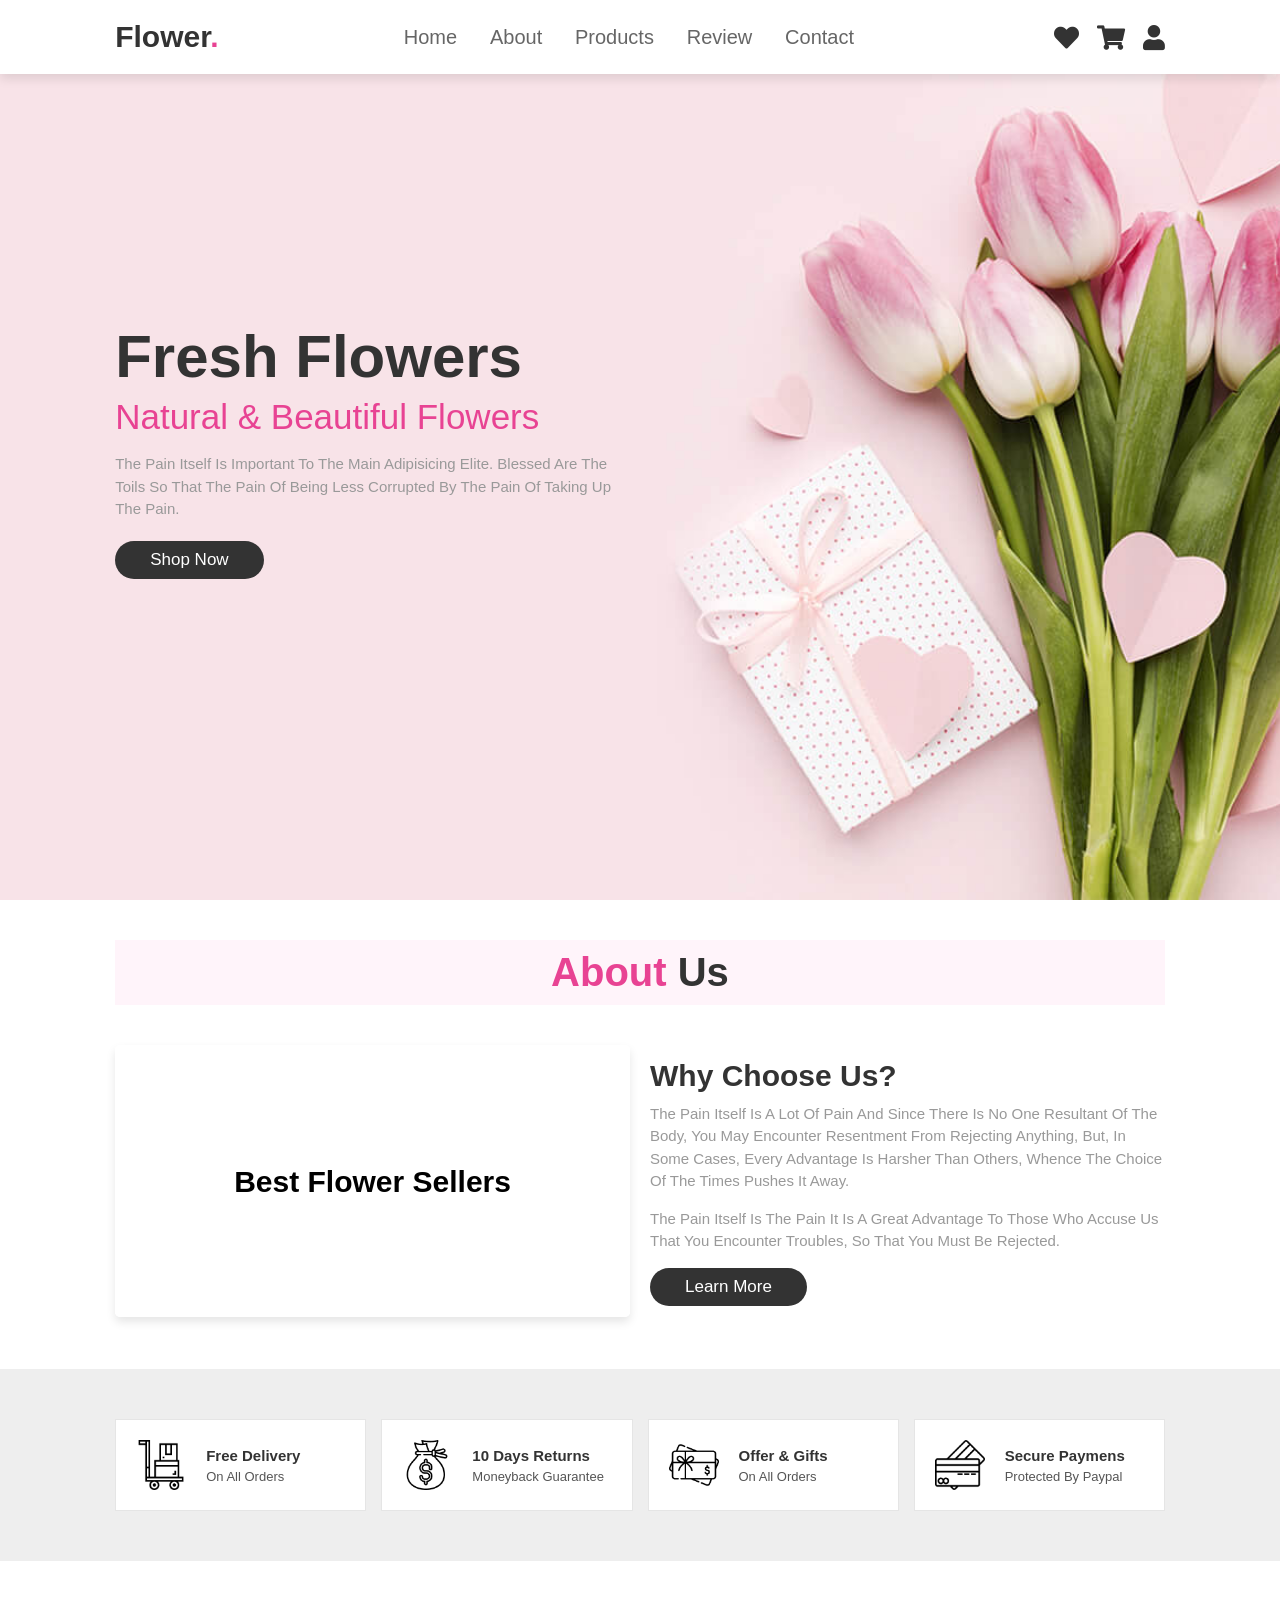
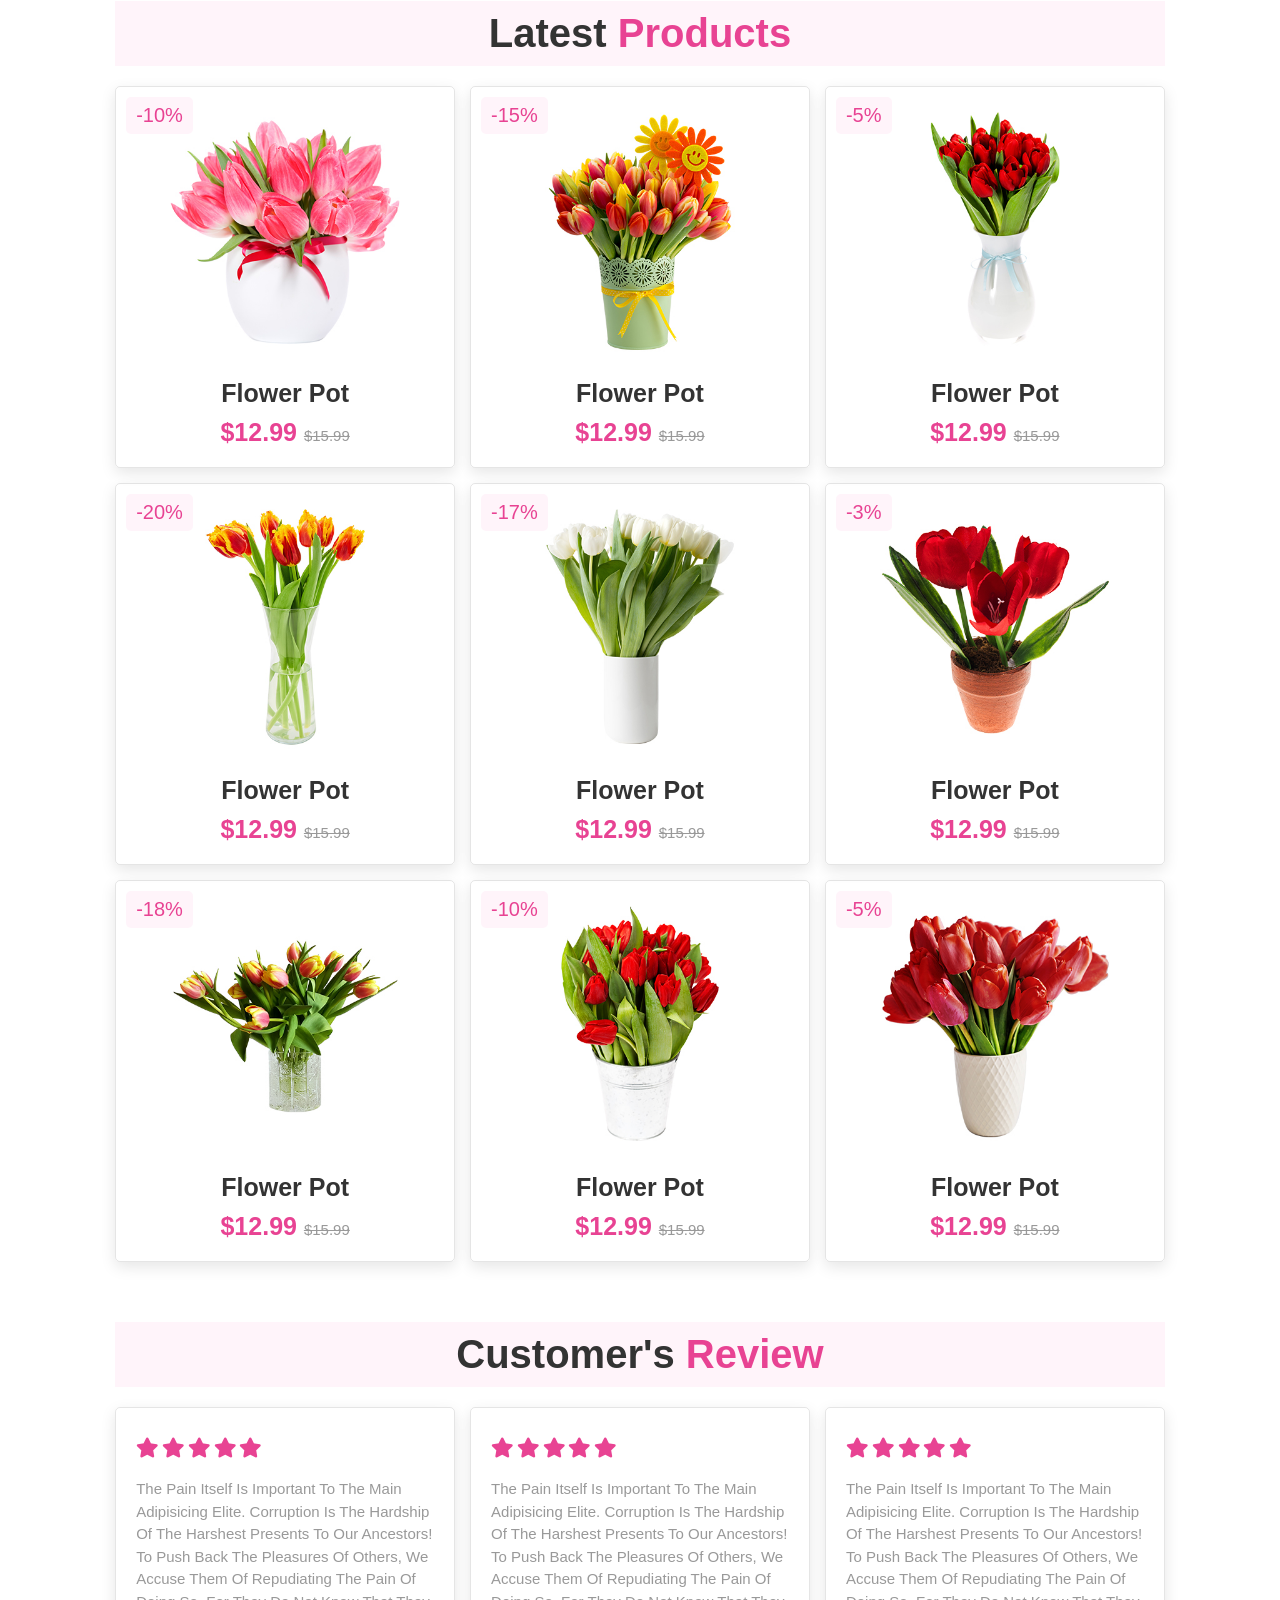
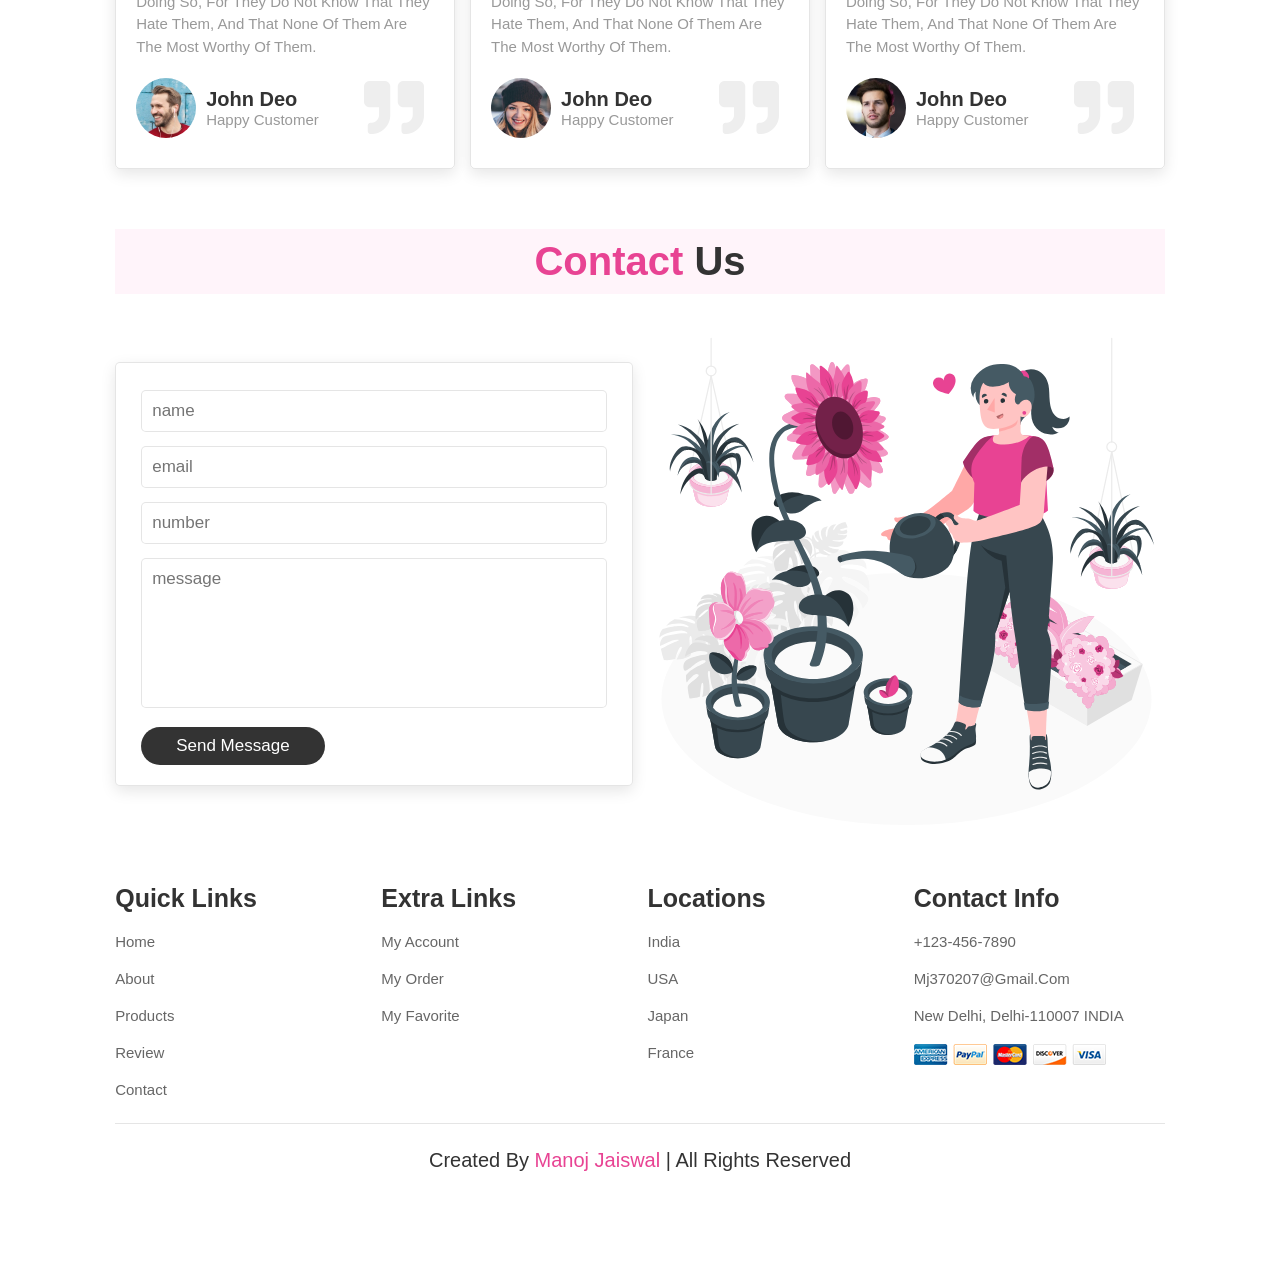
==== index.html @ eae0022b "add the all files" ====
<!DOCTYPE html>
<html lang="en">
<head>
    <meta charset="UTF-8">
    <meta http-equiv="X-UA-Compatible" content="IE=edge">
    <meta name="viewport" content="width=device-width, initial-scale=1.0">
    <title>Flower Website</title>

    <!-- font awesome cdn link  -->
    <link rel="stylesheet" href="https://cdnjs.cloudflare.com/ajax/libs/font-awesome/5.15.3/css/all.min.css">

    <!-- custom css file link  -->
    <link rel="stylesheet" href="css/style.css">

</head>
<body>

<!-- header section starts  -->

<header>

    <input type="checkbox" name="" id="toggler">
    <label for="toggler" class="fas fa-bars"></label>

    <a href="#" class="logo">flower<span>.</span></a>

    <nav class="navbar">
        <a href="#home">home</a>
        <a href="#about">about</a>
        <a href="#products">products</a>
        <a href="#review">review</a>
        <a href="#contact">contact</a>
    </nav>

    <div class="icons">
        <a href="#" class="fas fa-heart"></a>
        <a href="#" class="fas fa-shopping-cart"></a>
        <a href="#" class="fas fa-user"></a>
    </div>

</header>

<!-- header section ends -->

<!-- home section starts  -->

<section class="home" id="home">

    <div class="content">
        <h3>fresh flowers</h3>
        <span> natural & beautiful flowers </span>
        <p>The pain itself is important to the main adipisicing elite. Blessed are the toils so that the pain of being less corrupted by the pain of taking up the pain.</p>
        <a href="#" class="btn">shop now</a>
    </div>
    
</section>

<!-- home section ends -->

<!-- about section starts  -->

<section class="about" id="about">

    <h1 class="heading"> <span> about </span> us </h1>

    <div class="row">

        <div class="video-container">
            <video src="images/about-vid.mp4" loop autoplay muted></video>
            <h3>best flower sellers</h3>
        </div>

        <div class="content">
            <h3>why choose us?</h3>
            <p>The pain itself is a lot of pain And since there is no one resultant of the body, you may encounter resentment from rejecting anything, but, in some cases, every advantage is harsher than others, whence the choice of the times pushes it away.
            </p>
            <p>The pain itself is the pain It is a great advantage to those who accuse us that you encounter troubles, so that you must be rejected.</p>
            <a href="#" class="btn">learn more</a>
        </div>

    </div>

</section>

<!-- about section ends -->

<!-- icons section starts  -->

<section class="icons-container">

    <div class="icons">
        <img src="images/icon-1.png" alt="">
        <div class="info">
            <h3>free delivery</h3>
            <span>on all orders</span>
        </div>
    </div>

    <div class="icons">
        <img src="images/icon-2.png" alt="">
        <div class="info">
            <h3>10 days returns</h3>
            <span>moneyback guarantee</span>
        </div>
    </div>

    <div class="icons">
        <img src="images/icon-3.png" alt="">
        <div class="info">
            <h3>offer & gifts</h3>
            <span>on all orders</span>
        </div>
    </div>

    <div class="icons">
        <img src="images/icon-4.png" alt="">
        <div class="info">
            <h3>secure paymens</h3>
            <span>protected by paypal</span>
        </div>
    </div>
   
</section>

<!-- icons section ends -->

<!-- prodcuts section starts  -->

<section class="products" id="products">

    <h1 class="heading"> latest <span>products</span> </h1>

    <div class="box-container">

        <div class="box">
            <span class="discount">-10%</span>
            <div class="image">
                <a href="product1.html" target="blank"><img src="images/img-1.jpg" alt=""></a>
                <div class="icons">
                    <a href="#" class="fas fa-heart"></a>
                    <a href="#" class="cart-btn">add to cart</a>
                    <a href="#" class="fas fa-share"></a>
                </div>
            </div>
            <div class="content">
                <a href="product1.html" target="blank"><h3>flower pot</h3></a>
                <div class="price"> $12.99 <span>$15.99</span> </div>
            </div>
        </div>

        <div class="box">
            <span class="discount">-15%</span>
            <div class="image">
                <a href="product2.html" target="blank"><img src="images/img-2.jpg" alt=""></a>
                <div class="icons">
                    <a href="#" class="fas fa-heart"></a>
                    <a href="#" class="cart-btn">add to cart</a>
                    <a href="#" class="fas fa-share"></a>
                </div>
            </div>
            <div class="content">
               <a href="product2.html" target="blank"><h3>flower pot</h3></a>
                <div class="price"> $12.99 <span>$15.99</span> </div>
            </div>
        </div>

        <div class="box">
            <span class="discount">-5%</span>
            <div class="image">
               <a href="product3.html" target="blank"> <img src="images/img-3.jpg" alt=""></a>
                <div class="icons">
                    <a href="#" class="fas fa-heart"></a>
                    <a href="#" class="cart-btn">add to cart</a>
                    <a href="#" class="fas fa-share"></a>
                </div>
            </div>
            <div class="content">
               <a href="product3.html" target="blank"> <h3>flower pot</h3></a>
                <div class="price"> $12.99 <span>$15.99</span> </div>
            </div>
        </div>

        <div class="box">
            <span class="discount">-20%</span>
            <div class="image">
              <a href="product4.html" target="blank">  <img src="images/img-4.jpg" alt=""></a>
                <div class="icons">
                    <a href="#" class="fas fa-heart"></a>
                    <a href="#" class="cart-btn">add to cart</a>
                    <a href="#" class="fas fa-share"></a>
                </div>
            </div>
            <div class="content">
               <a href="product4.html" target="blank"> <h3>flower pot</h3></a>
                <div class="price"> $12.99 <span>$15.99</span> </div>
            </div>
        </div>

        <div class="box">
            <span class="discount">-17%</span>
            <div class="image">
               <a href="product5.html" target="blank"><img src="images/img-5.jpg" alt=""></a> 
                <div class="icons">
                    <a href="#" class="fas fa-heart"></a>
                    <a href="#" class="cart-btn">add to cart</a>
                    <a href="#" class="fas fa-share"></a>
                </div>
            </div>
            <div class="content">
               <a href="product5.html" target="blank"> <h3>flower pot</h3></a> 
                <div class="price"> $12.99 <span>$15.99</span> </div>
            </div>
        </div>

        <div class="box">
            <span class="discount">-3%</span>
            <div class="image">
               <a href="product6.html" target="blank"> <img src="images/img-6.jpg" alt=""></a>
                <div class="icons">
                    <a href="#" class="fas fa-heart"></a>
                    <a href="#" class="cart-btn">add to cart</a>
                    <a href="#" class="fas fa-share"></a>
                </div>
            </div>
            <div class="content">
                <a href="product6.html" target="blank"> <h3>flower pot</h3></a>
                <div class="price"> $12.99 <span>$15.99</span> </div>
            </div>
        </div>

        <div class="box">
            <span class="discount">-18%</span>
            <div class="image">
              <a href="product7.html" target="blank"> <img src="images/img-7.jpg" alt=""></a> 
                <div class="icons">
                    <a href="#" class="fas fa-heart"></a>
                    <a href="#" class="cart-btn">add to cart</a>
                    <a href="#" class="fas fa-share"></a>
                </div>
            </div>
            <div class="content">
               <a href="product7.html" target="blank"> <h3>flower pot</h3></a>
                <div class="price"> $12.99 <span>$15.99</span> </div>
            </div>
        </div>

        <div class="box">
            <span class="discount">-10%</span>
            <div class="image">
                <a href="product8.html" target="blank">  <img src="images/img-8.jpg" alt=""></a>
                <div class="icons">
                    <a href="#" class="fas fa-heart"></a>
                    <a href="#" class="cart-btn">add to cart</a>
                    <a href="#" class="fas fa-share"></a>
                </div>
            </div>
            <div class="content">
                <a href="product8.html" target="blank"> <h3>flower pot</h3></a>
                <div class="price"> $12.99 <span>$15.99</span> </div>
            </div>
        </div>

        <div class="box">
            <span class="discount">-5%</span>
            <div class="image">
                <a href="product9.html" target="blank"> <img src="images/img-9.jpg" alt=""></a>
                <div class="icons">
                    <a href="#" class="fas fa-heart"></a>
                    <a href="#" class="cart-btn">add to cart</a>
                    <a href="#" class="fas fa-share"></a>
                </div>
            </div>
            <div class="content">
                <a href="product7.html" target="blank">  <h3>flower pot</h3></a>
                <div class="price"> $12.99 <span>$15.99</span> </div>
            </div>
        </div>

    </div>

</section>

<!-- prodcuts section ends -->

<!-- review section starts  -->

<section class="review" id="review">

<h1 class="heading"> customer's <span>review</span> </h1>

<div class="box-container">

    <div class="box">
        <div class="stars">
            <i class="fas fa-star"></i>
            <i class="fas fa-star"></i>
            <i class="fas fa-star"></i>
            <i class="fas fa-star"></i>
            <i class="fas fa-star"></i>
        </div>
        <p>The pain itself is important to the main adipisicing elite. Corruption is the hardship of the harshest presents to our ancestors! To push back the pleasures of others, we accuse them of repudiating the pain of doing so, for they do not know that they hate them, and that none of them are the most worthy of them.</p>
        <div class="user">
            <img src="images/pic-1.png" alt="">
            <div class="user-info">
                <h3>john deo</h3>
                <span>happy customer</span>
            </div>
        </div>
        <span class="fas fa-quote-right"></span>
    </div>

    <div class="box">
        <div class="stars">
            <i class="fas fa-star"></i>
            <i class="fas fa-star"></i>
            <i class="fas fa-star"></i>
            <i class="fas fa-star"></i>
            <i class="fas fa-star"></i>
        </div>
        <p>The pain itself is important to the main adipisicing elite. Corruption is the hardship of the harshest presents to our ancestors! To push back the pleasures of others, we accuse them of repudiating the pain of doing so, for they do not know that they hate them, and that none of them are the most worthy of them.</p>
        <div class="user">
            <img src="images/pic-2.png" alt="">
            <div class="user-info">
                <h3>john deo</h3>
                <span>happy customer</span>
            </div>
        </div>
        <span class="fas fa-quote-right"></span>
    </div>

    <div class="box">
        <div class="stars">
            <i class="fas fa-star"></i>
            <i class="fas fa-star"></i>
            <i class="fas fa-star"></i>
            <i class="fas fa-star"></i>
            <i class="fas fa-star"></i>
        </div>
        <p>The pain itself is important to the main adipisicing elite. Corruption is the hardship of the harshest presents to our ancestors! To push back the pleasures of others, we accuse them of repudiating the pain of doing so, for they do not know that they hate them, and that none of them are the most worthy of them.</p>
        <div class="user">
            <img src="images/pic-3.png" alt="">
            <div class="user-info">
                <h3>john deo</h3>
                <span>happy customer</span>
            </div>
        </div>
        <span class="fas fa-quote-right"></span>
    </div>

</div>
    
</section>

<!-- review section ends -->

<!-- contact section starts  -->

<section class="contact" id="contact">

    <h1 class="heading"> <span> contact </span> us </h1>

    <div class="row">

        <form action="">
            <input type="text" placeholder="name" class="box">
            <input type="email" placeholder="email" class="box">
            <input type="number" placeholder="number" class="box">
            <textarea name="" class="box" placeholder="message" id="" cols="30" rows="10"></textarea>
            <input type="submit" value="send message" class="btn">
        </form>

        <div class="image">
            <img src="images/contact-img.svg" alt="">
        </div>

    </div>

</section>

<!-- contact section ends -->

<!-- footer section starts  -->

<section class="footer">

    <div class="box-container">

        <div class="box">
            <h3>quick links</h3>
            <a href="#">home</a>
            <a href="#">about</a>
            <a href="#">products</a>
            <a href="#">review</a>
            <a href="#">contact</a>
        </div>

        <div class="box">
            <h3>extra links</h3>
            <a href="#">my account</a>
            <a href="#">my order</a>
            <a href="#">my favorite</a>
        </div>

        <div class="box">
            <h3>locations</h3>
            <a href="#">india</a>
            <a href="#">USA</a>
            <a href="#">japan</a>
            <a href="#">france</a>
        </div>

        <div class="box">
            <h3>contact info</h3>
            <a href="#">+123-456-7890</a>
            <a href="#">mj370207@gmail.com</a>
            <a href="#">New Delhi, Delhi-110007 INDIA</a>
            <img src="images/payment.png" alt="">
        </div>

    </div>

    <div class="credit"> created by <span> Manoj Jaiswal </span> | all rights reserved </div>

</section>

<!-- footer section ends -->


















    
</body>
</html>
---- css/style.css ----
:root{
    --pink:#e84393;
}

*{
    margin:0; padding:0;
    box-sizing: border-box;
    font-family: Verdana, Geneva, Tahoma, sans-serif;
    outline: none; border:none;
    text-decoration: none;
    text-transform: capitalize;
    transition: .2s linear;
}

html{
    font-size: 62.5%;
    scroll-behavior: smooth;
    scroll-padding-top: 6rem;
    overflow-x: hidden;
}

section{
    padding:2rem 9%;
}

.heading{
    text-align: center;
    font-size: 4rem;
    color:#333;
    padding:1rem;
    margin:2rem 0;
    background:rgba(255, 51, 153,.05);
}

.heading span{
    color:var(--pink);
}

.btn{
    display: inline-block;
    margin-top: 1rem;
    border-radius: 5rem;
    background:#333;
    color:#fff;
    padding:.9rem 3.5rem;
    cursor: pointer;
    font-size: 1.7rem;
}

.btn:hover{
    background:var(--pink);
}

header{
    position: fixed;
    top:0; left:0; right:0;
    background:#fff;
    padding:2rem 9%;
    display: flex;
    align-items: center;
    justify-content: space-between;
    z-index: 1000;
    box-shadow: 0 .5rem 1rem rgba(0,0,0,.1);
}

header .logo{
    font-size: 3rem;
    color:#333;
    font-weight: bolder;
}

header .logo span{
    color:var(--pink);
}

header .navbar a{
    font-size: 2rem;
    padding:0 1.5rem;
    color:#666;
}

header .navbar a:hover{
    color:var(--pink);
}

header .icons a{
    font-size: 2.5rem;
    color:#333;
    margin-left: 1.5rem;
}

header .icons a:hover{
    color:var(--pink);
}

header #toggler{
    display: none;
}

header .fa-bars{
    font-size: 3rem;
    color:#333;
    border-radius: .5rem;
    padding:.5rem 1.5rem;
    cursor: pointer;
    border:.1rem solid rgba(0,0,0,.3);
    display: none;
}

.home{
    display: flex;
    align-items: center;
    min-height: 100vh;
    background:url(../images/home-bg.jpg) no-repeat;
    background-size: cover;
    background-position: center;
}

.home .content{
    max-width: 50rem;
}

.home .content h3{
    font-size: 6rem;
    color:#333;
}

.home .content span{
    font-size: 3.5rem;
    color:var(--pink);
    padding:1rem 0;
    line-height: 1.5;
}

.home .content p{
    font-size: 1.5rem;
    color:#999;
    padding:1rem 0;
    line-height: 1.5;
}

.about .row{
    display: flex;
    align-items: center;
    gap:2rem;
    flex-wrap: wrap;
    padding:2rem 0;
    padding-bottom: 3rem;
}

.about .row .video-container{
    flex:1 1 40rem;
    position: relative;
}

.about .row .video-container video{
    width:100%;
    border:1.5rem solid #fff;
    border-radius: .5rem;
    box-shadow: 0 .5rem 1rem rgba(0,0,0,.1);
    height: 100%;
    object-fit: cover;
}

.about .row .video-container h3{
    position: absolute;
    top:50%; transform: translateY(-50%);
    font-size: 3rem;
    background:#fff;
    width:100%;
    padding:1rem 2rem;
    text-align: center;
    mix-blend-mode: screen;
}

.about .row .content{
    flex:1 1 40rem;
}

.about .row .content h3{
    font-size: 3rem;
    color:#333;
}

.about .row .content p{
    font-size: 1.5rem;
    color:#999;
    padding:.5rem 0;
    padding-top: 1rem;
    line-height: 1.5;
}

.icons-container{
    background:#eee;
    display: flex;
    flex-wrap: wrap;
    gap:1.5rem;
    padding-top: 5rem;
    padding-bottom: 5rem;
}

.icons-container .icons{
    background:#fff;
    border:.1rem solid rgba(0,0,0,.1);
    padding:2rem;
    display: flex;
    align-items: center;
    flex:1 1 25rem;
}

.icons-container .icons img{
    height:5rem;
    margin-right: 2rem;
}

.icons-container .icons h3{
    color:#333;
    padding-bottom: .5rem;
    font-size: 1.5rem;
}

.icons-container .icons span{
    color:#555;
    font-size: 1.3rem;
}

.products .box-container{
    display: flex;
    flex-wrap: wrap;
    gap:1.5rem;
}

.products .box-container .box{
    flex:1 1 30rem;
    box-shadow: 0 .5rem 1.5rem rgba(0,0,0,.1);
    border-radius: .5rem;
    border:.1rem solid rgba(0,0,0,.1);
    position: relative;    
}

.products .box-container .box .discount{
    position: absolute;
    top:1rem; left:1rem;
    padding:.7rem 1rem;
    font-size: 2rem;
    color:var(--pink);
    background:rgba(255, 51, 153,.05);
    z-index: 1;
    border-radius: .5rem;
}

.products .box-container .box .image{
    position: relative;
    text-align: center;
    padding-top: 2rem;
    overflow:hidden;
}

.products .box-container .box .image img{
    height:25rem;
}

.products .box-container .box:hover .image img{
    transform: scale(1.1);
}

.products .box-container .box .image .icons{
    position: absolute;
    bottom:-7rem; left:0; right:0;
    display: flex;
}

.products .box-container .box:hover .image .icons{
    bottom:0;
}

.products .box-container .box .image .icons a{
    height: 5rem;
    line-height: 5rem;
    font-size: 2rem;
    width:50%;
    background:var(--pink);
    color:#fff;
}

.products .box-container .box .image .icons .cart-btn{
    border-left: .1rem solid #fff7;
    border-right: .1rem solid #fff7;
    width:100%;
}

.products .box-container .box .image .icons a:hover{
    background:#333;
}

.products .box-container .box .content{
    padding:2rem;
    text-align: center;
}

.products .box-container .box .content h3{
    font-size: 2.5rem;
    color:#333;
}

.products .box-container .box .content .price{
    font-size: 2.5rem;
    color:var(--pink);
    font-weight: bolder;
    padding-top: 1rem;
}

.products .box-container .box .content .price span{
    font-size: 1.5rem;
    color:#999;
    font-weight: lighter;
    text-decoration: line-through;
}

.review .box-container{
    display: flex;
    flex-wrap: wrap;
    gap:1.5rem;
}

.review .box-container .box{
    flex:1 1 30rem;
    box-shadow: 0 .5rem 1.5rem rgba(0,0,0,.1);
    border-radius: .5rem;
    padding:3rem 2rem;
    position: relative;
    border:.1rem solid rgba(0,0,0,.1);
}

.review .box-container .box .fa-quote-right{
    position: absolute;
    bottom:3rem; right:3rem;
    font-size: 6rem;
    color:#eee;
}

.review .box-container .box .stars i{
    color:var(--pink);
    font-size: 2rem;
}

.review .box-container .box p{
    color:#999;
    font-size: 1.5rem;
    line-height: 1.5;
    padding-top: 2rem;
}

.review .box-container .box .user{
    display: flex;
    align-items: center;
    padding-top: 2rem;
}

.review .box-container .box .user img{
    height:6rem;
    width:6rem;
    border-radius: 50%;
    object-fit: cover;
    margin-right: 1rem;
}

.review .box-container .box .user h3{
    font-size: 2rem;
    color:#333;
}

.review .box-container .box .user span{
    font-size: 1.5rem;
    color:#999;
}

.contact .row{
    display: flex;
    flex-wrap: wrap-reverse;
    gap:1.5rem;
    align-items: center;
}

.contact .row form{
    flex:1 1 40rem;
    padding:2rem 2.5rem;
    box-shadow: 0 .5rem 1.5rem rgba(0,0,0,.1);
    border:.1rem solid rgba(0,0,0,.1);
    background: #fff;
    border-radius: .5rem;
}

.contact .row .image{
    flex:1 1 40rem;
}

.contact .row .image img{
    width: 100%;
}

.contact .row form .box{
    padding:1rem;
    font-size: 1.7rem;
    color:#333;
    text-transform: none;
    border:.1rem solid rgba(0,0,0,.1);
    border-radius: .5rem;
    margin:.7rem 0;
    width: 100%;
}

.contact .row form .box:focus{
    border-color: var(--pink);
}

.contact .row form textarea{
    height: 15rem;
    resize: none;
}

.footer .box-container{
    display: flex;
    flex-wrap: wrap;
    gap:1.5rem;
}

.footer .box-container .box{
    flex:1 1 25rem;
}

.footer .box-container .box h3{
    color:#333;
    font-size: 2.5rem;
    padding:1rem 0;
}

.footer .box-container .box a{
    display: block;
    color:#666;
    font-size: 1.5rem;
    padding:1rem 0;
}

.footer .box-container .box a:hover{
    color:var(--pink);
    text-decoration: underline;
}

.footer .box-container .box  img{
    margin-top: 1rem;
}

.footer .credit{
    text-align: center;
    padding:1.5rem;
    margin-top: 1.5rem;
    padding-top: 2.5rem;
    font-size: 2rem;
    color:#333;
    border-top: .1rem solid rgba(0,0,0,.1);
    padding-bottom: 9rem;
}

.footer .credit span{
    color:var(--pink);
}















/* media queries  */
@media (max-width:991px){
    
    html{
        font-size: 55%;
    }

    header{
        padding:2rem;
    }

    section{
        padding:2rem;
    }

    .home{
        background-position: left;
    }

}

@media (max-width:768px){

    header .fa-bars{
        display: block;
    }

    header .navbar{
        position:absolute;
        top:100%; left:0; right:0;
        background:#eee;
        border-top: .1rem solid rgba(0,0,0,.1);
        clip-path: polygon(0 0, 100% 0, 100% 0, 0 0);
    }

    header #toggler:checked ~ .navbar{
        clip-path:polygon(0 0, 100% 0, 100% 100%, 0% 100%);
    }

    header .navbar a{
        margin:1.5rem;
        padding:1.5rem;
        background:#fff;
        border:.1rem solid rgba(0,0,0,.1);
        display: block;
    }

    .home .content h3{
        font-size: 5rem;
    }

    .home .content span{
        font-size: 2.5rem;
    }

    .icons-container .icons h3{
        font-size: 2rem;
    }
    
    .icons-container .icons span{
        font-size: 1.7rem;
    }
    
}

@media (max-width:450px){
    
    html{
        font-size: 50%;
    }

    .heading{
        font-size: 3rem;
    }

}
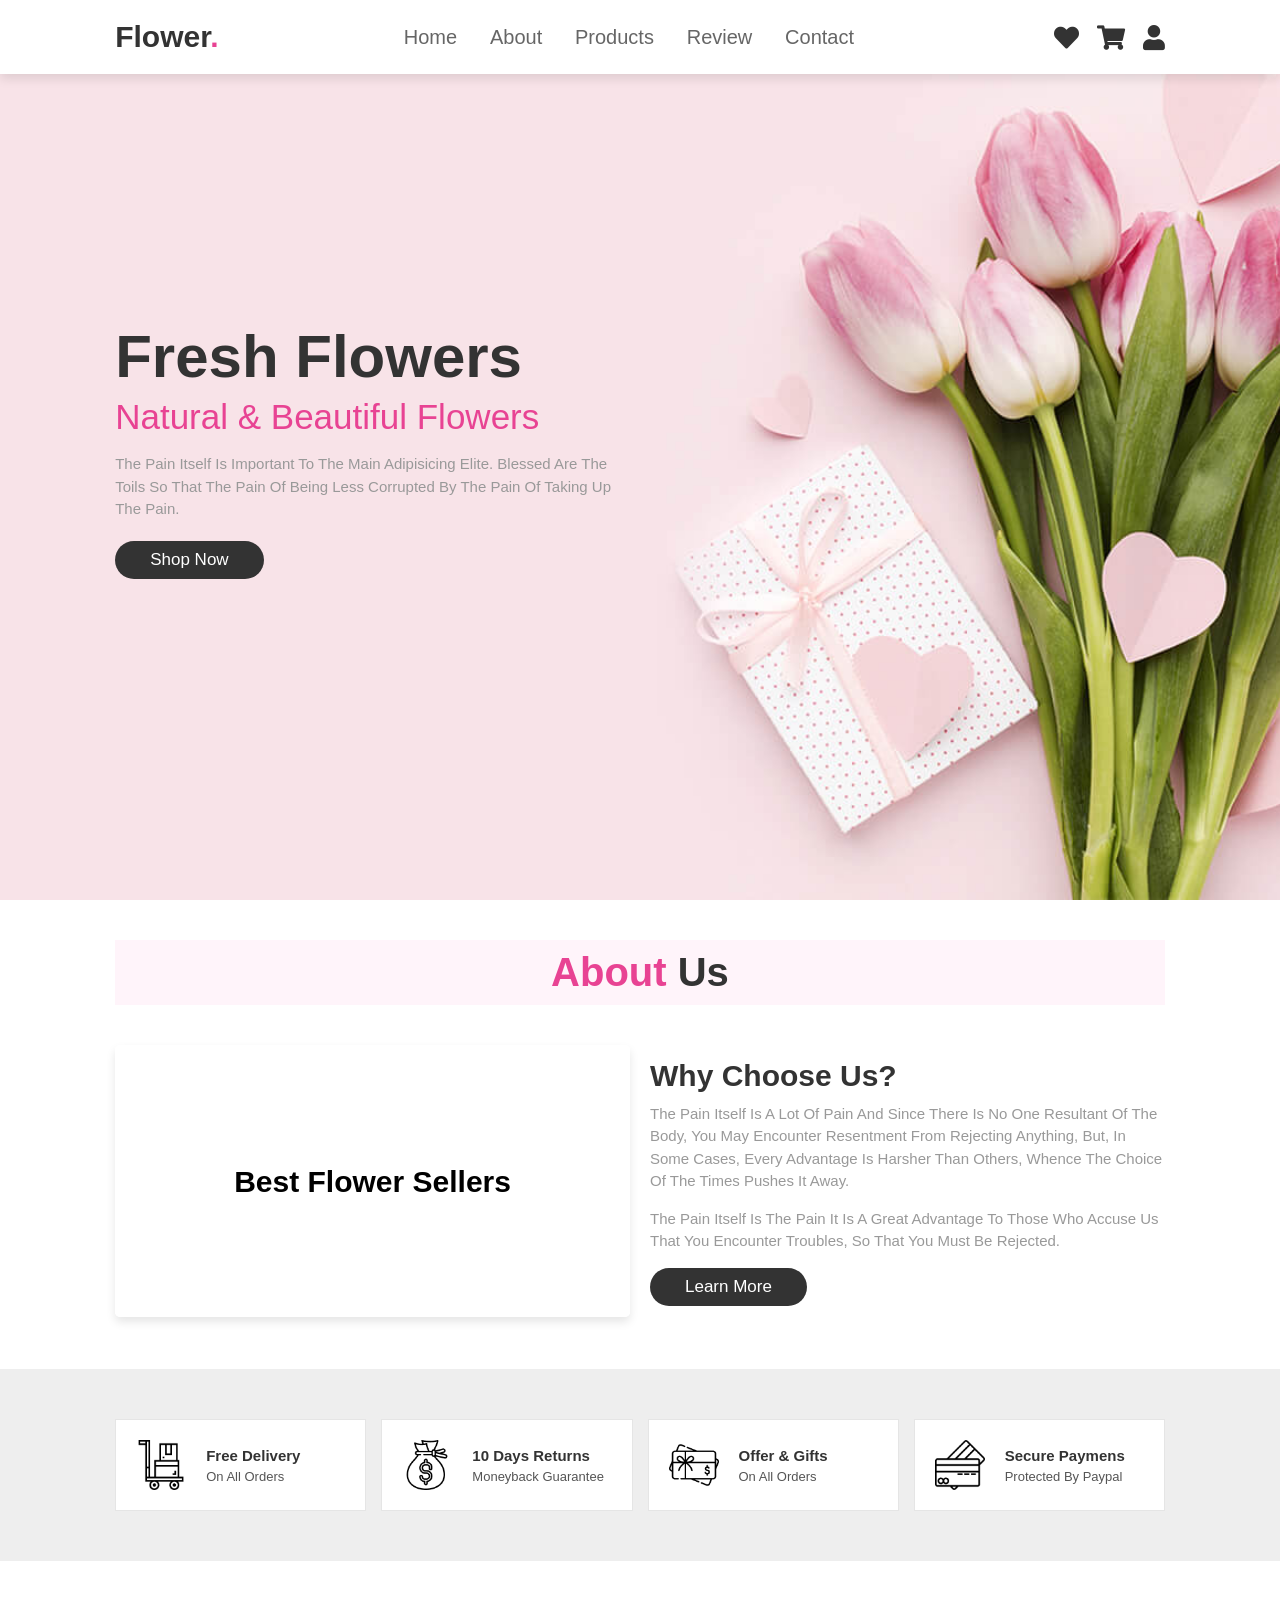
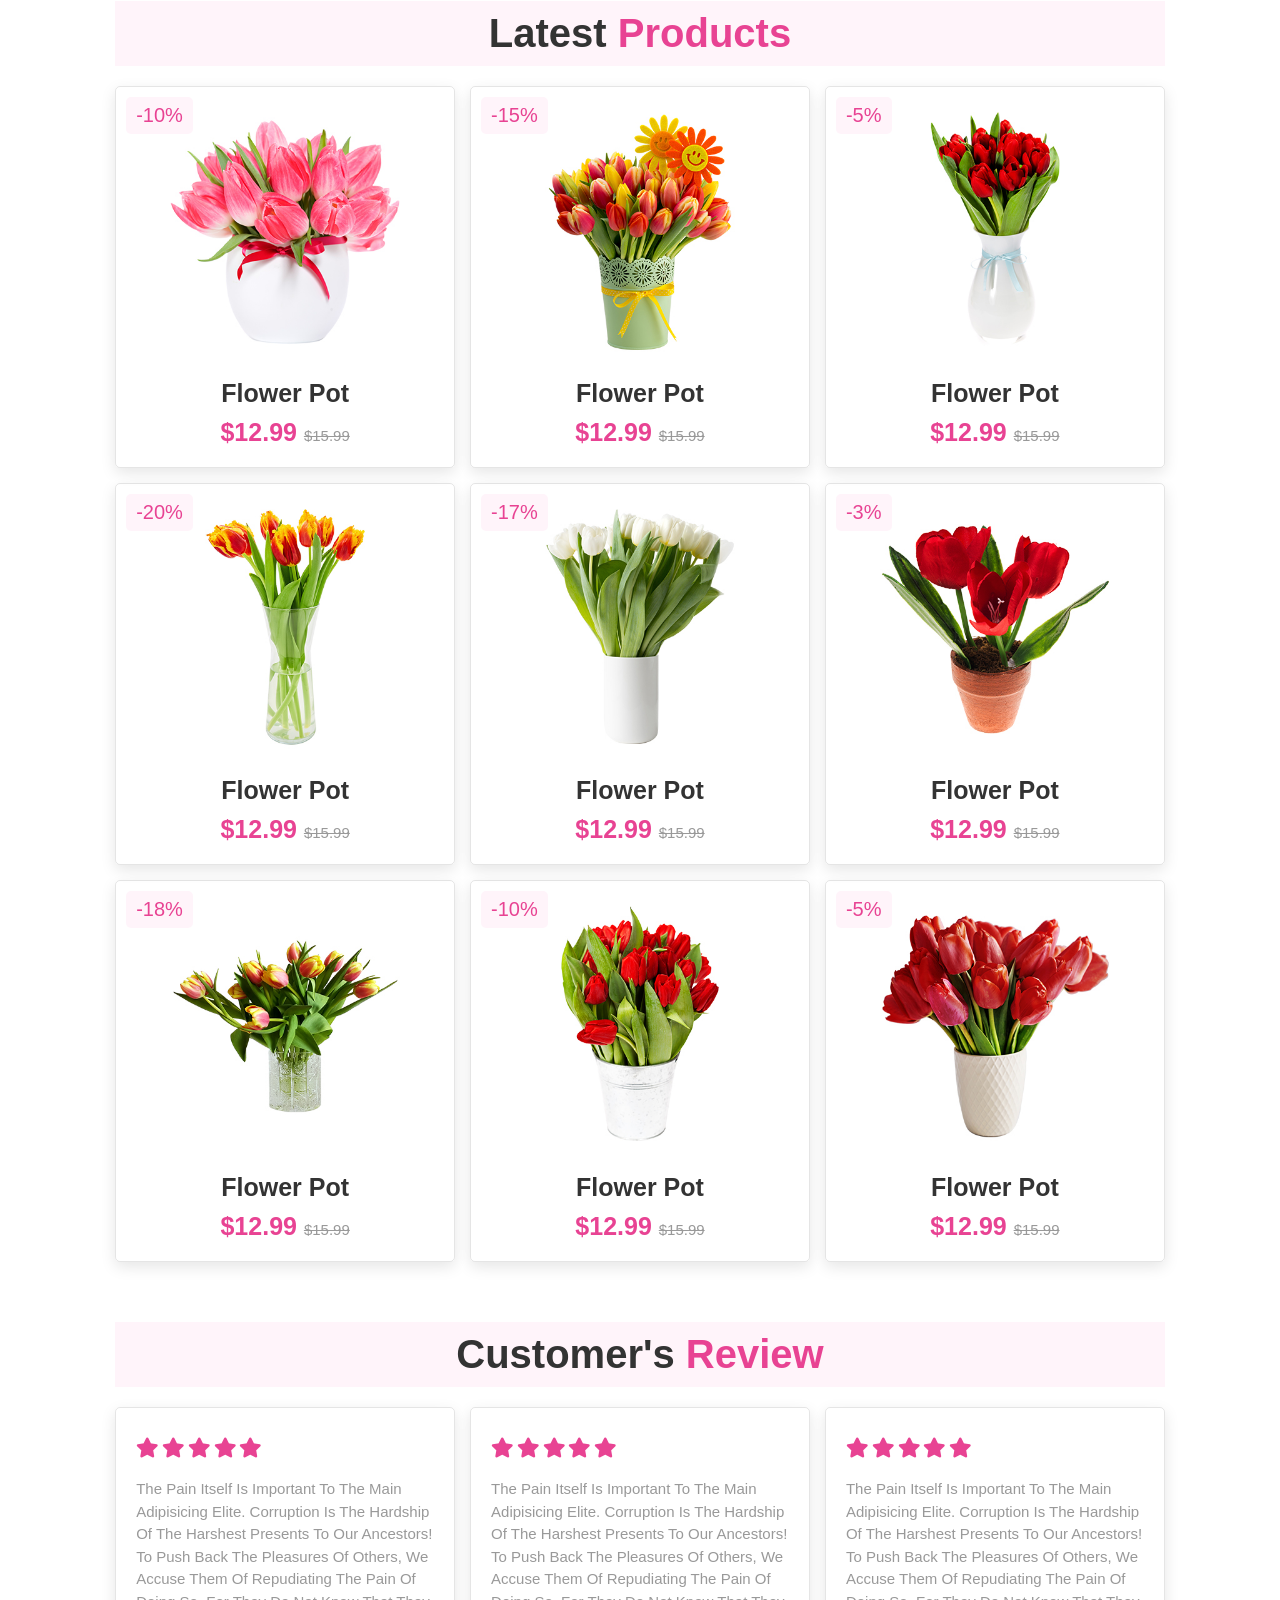
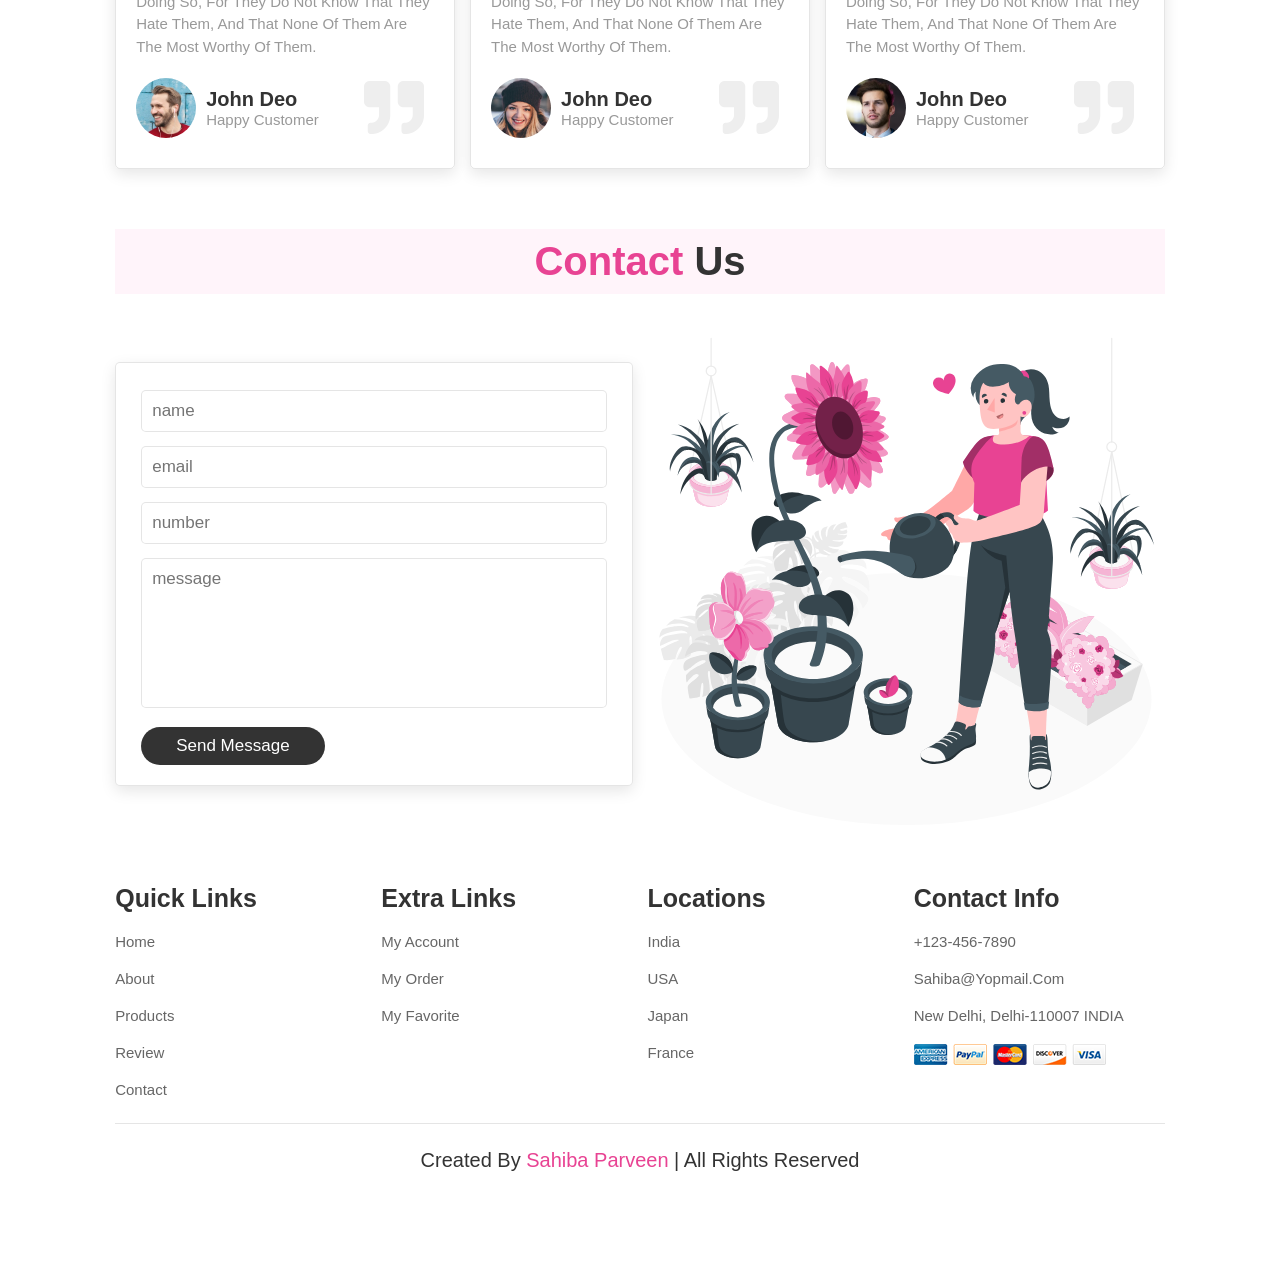
==== commit fa1f3f96: "Update index.html" ====
--- a/index.html
+++ b/index.html
@@ -412,14 +412,14 @@
         <div class="box">
             <h3>contact info</h3>
             <a href="#">+123-456-7890</a>
-            <a href="#">mj370207@gmail.com</a>
+            <a href="#">sahiba@yopmail.com</a>
             <a href="#">New Delhi, Delhi-110007 INDIA</a>
             <img src="images/payment.png" alt="">
         </div>
 
     </div>
 
-    <div class="credit"> created by <span> Manoj Jaiswal </span> | all rights reserved </div>
+    <div class="credit"> created by <span> Sahiba Parveen </span> | all rights reserved </div>
 
 </section>
 
@@ -444,4 +444,4 @@
 
     
 </body>
-</html>+</html>
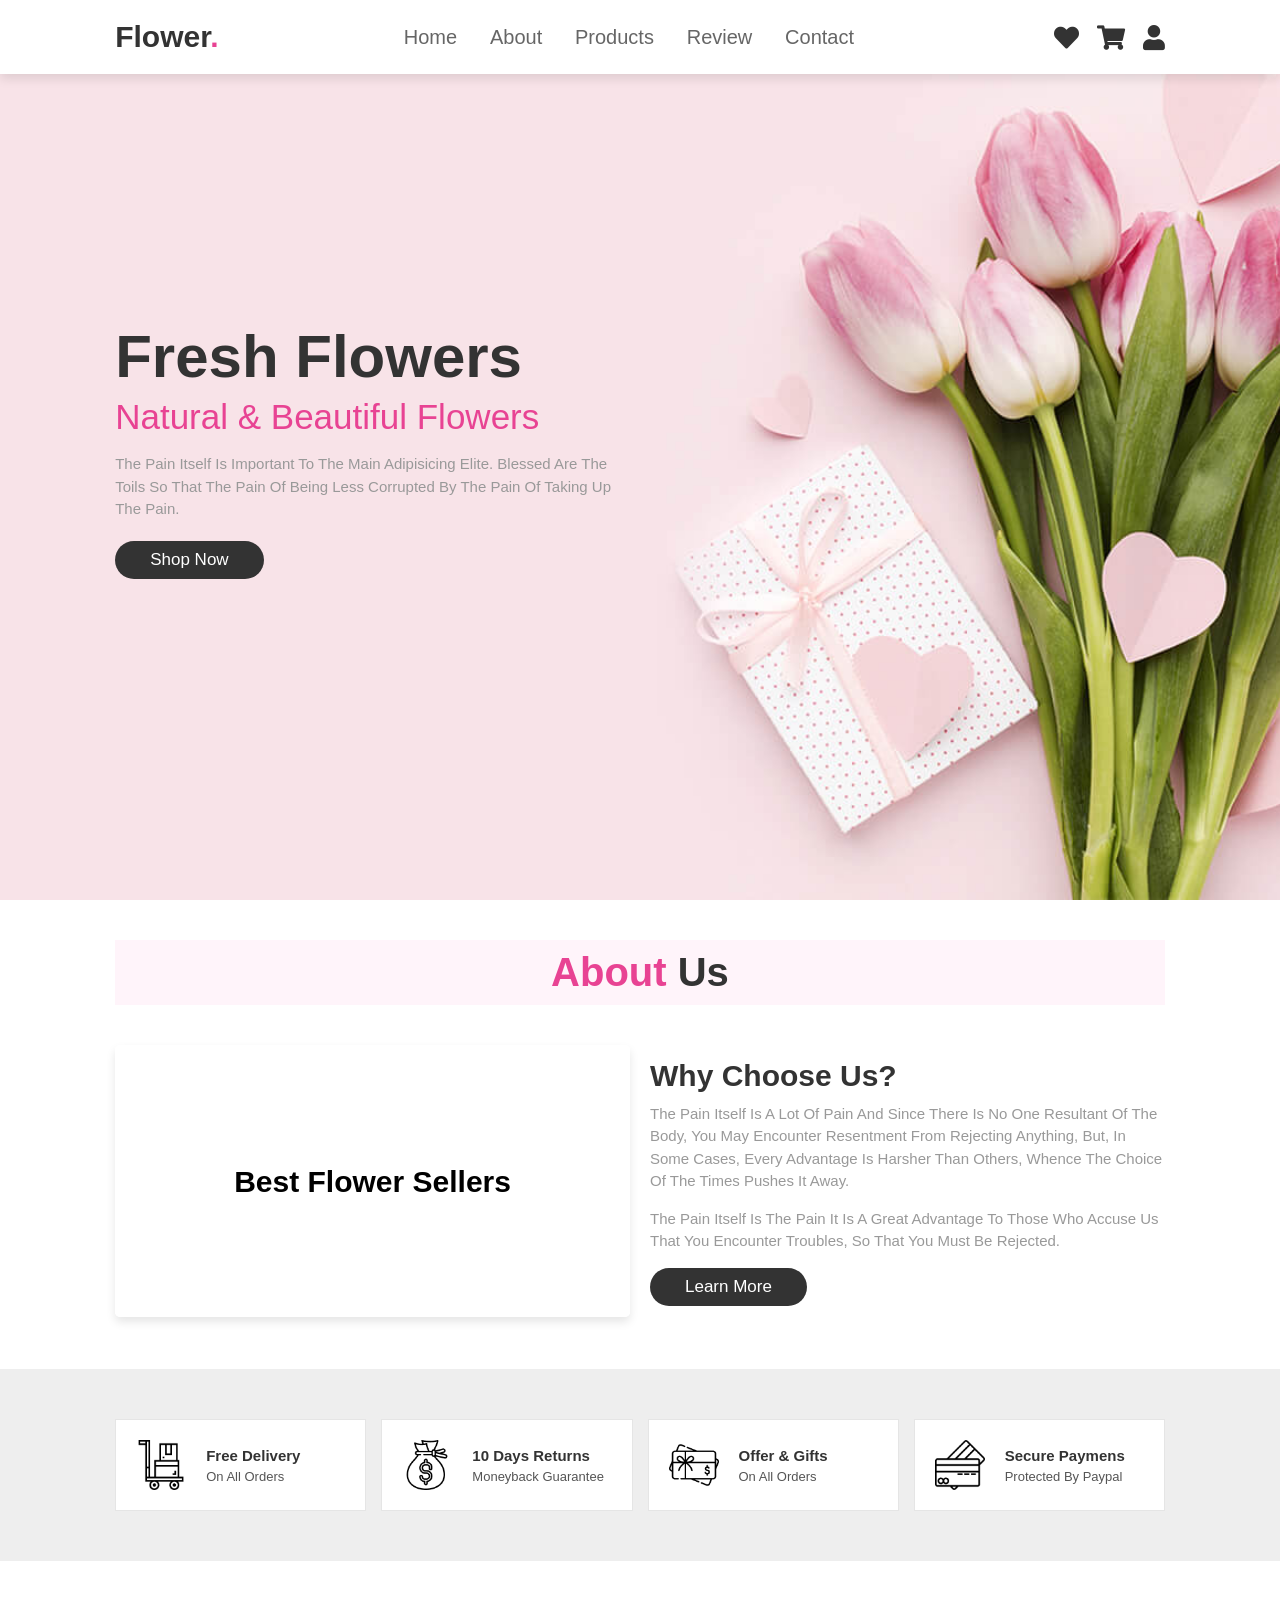
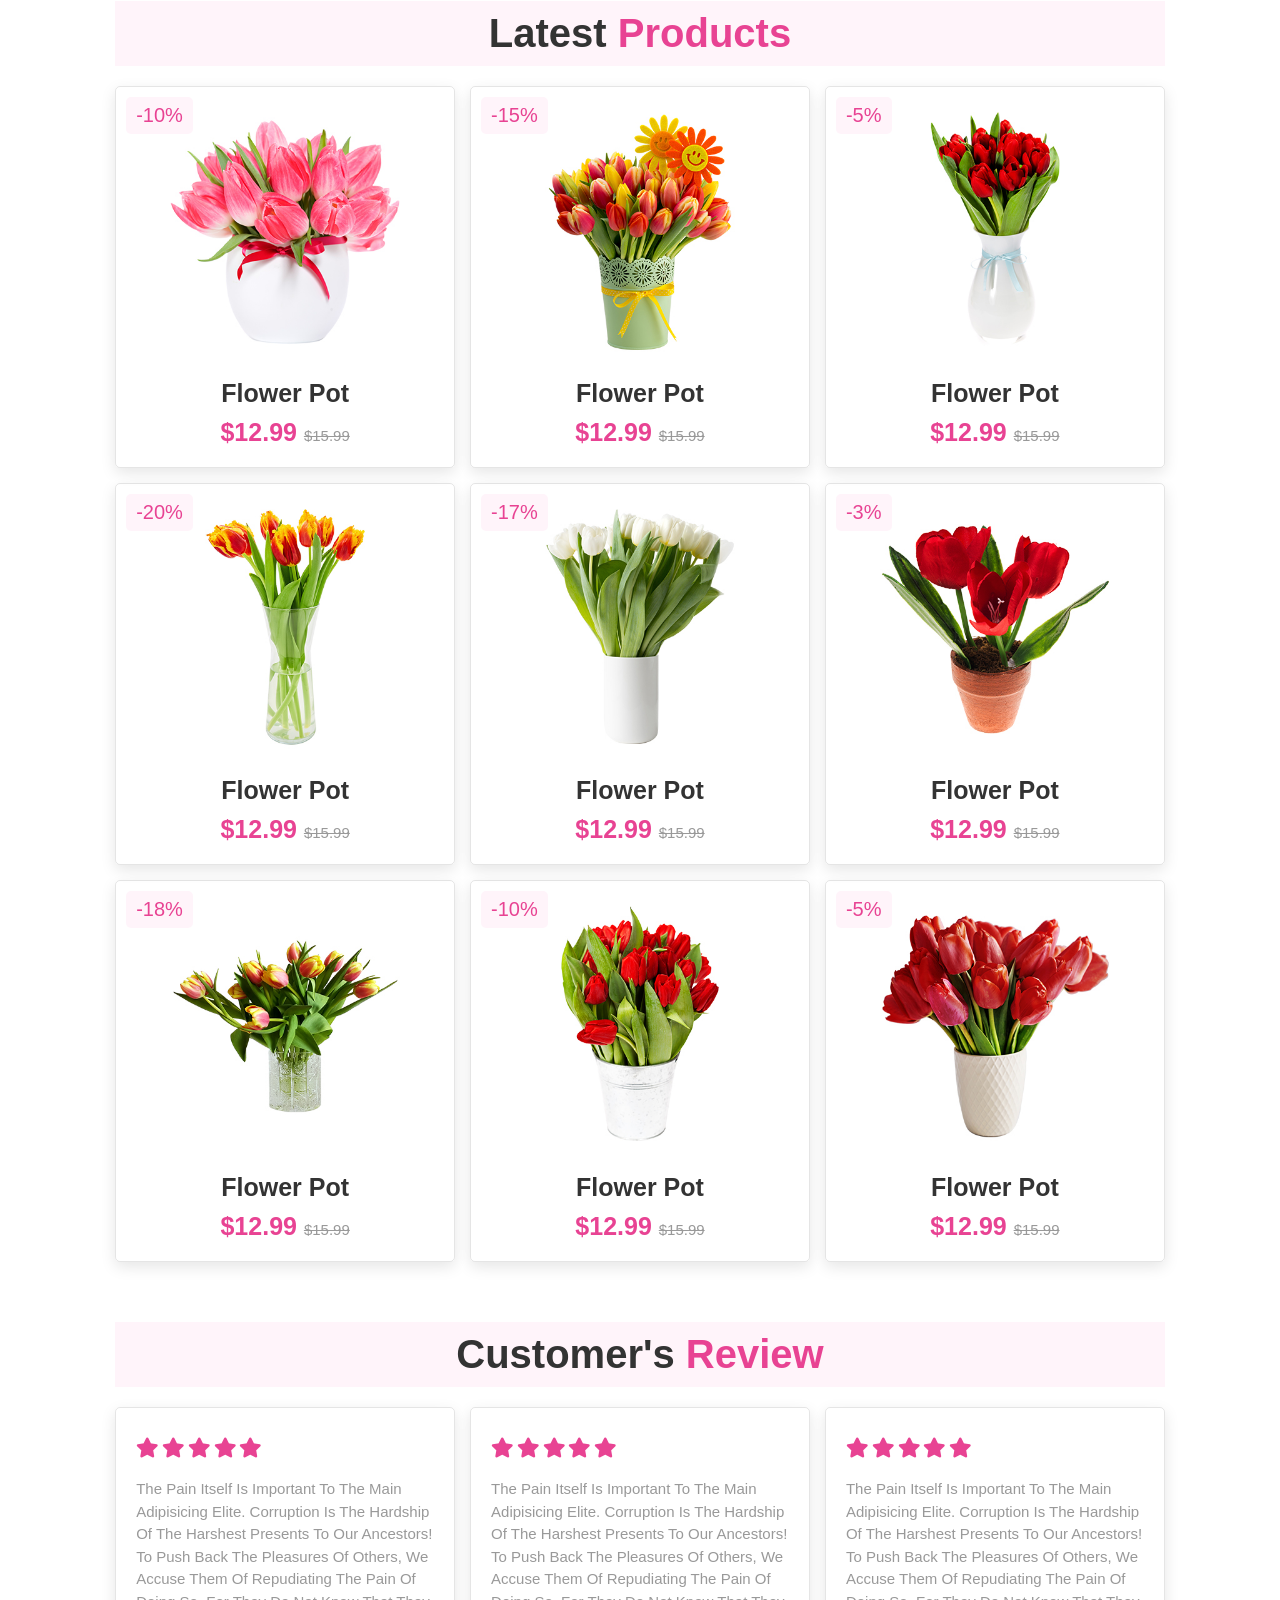
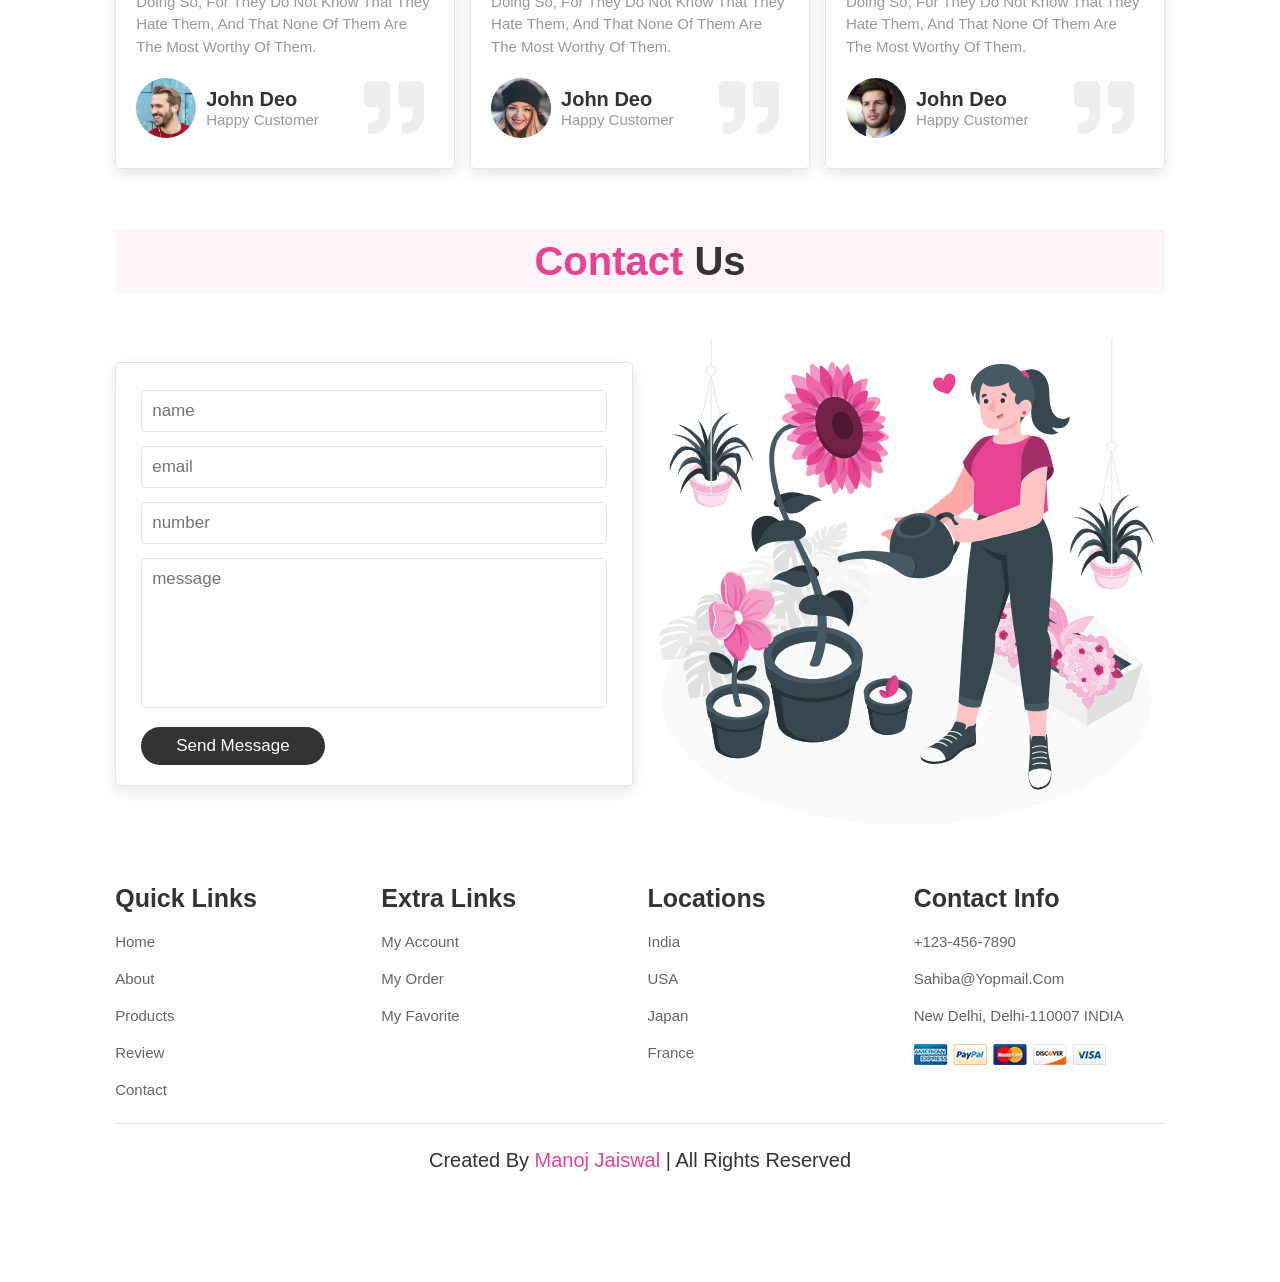
==== commit 5eba43d8: "index.html" ====
--- a/index.html
+++ b/index.html
@@ -419,7 +419,7 @@
 
     </div>
 
-    <div class="credit"> created by <span> Sahiba Parveen </span> | all rights reserved </div>
+    <div class="credit"> created by <span> Manoj Jaiswal </span> | all rights reserved </div>
 
 </section>
 
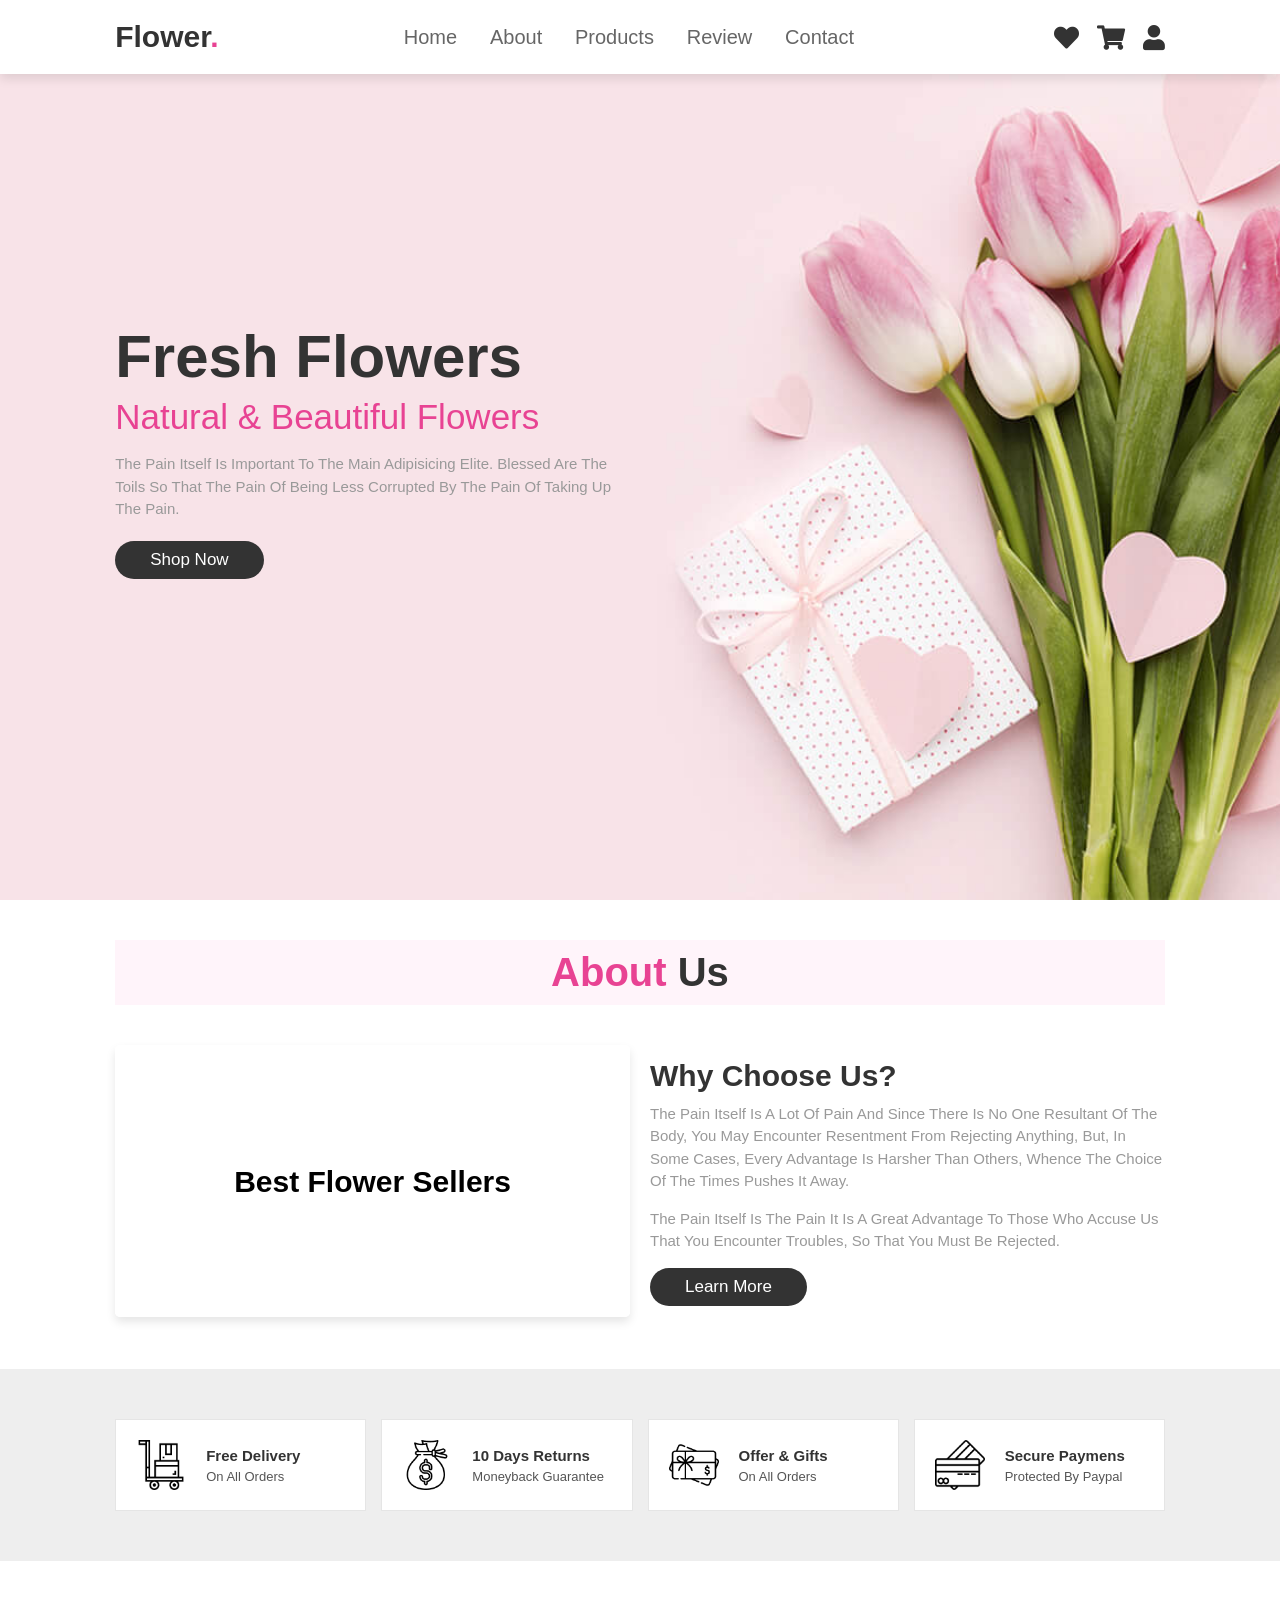
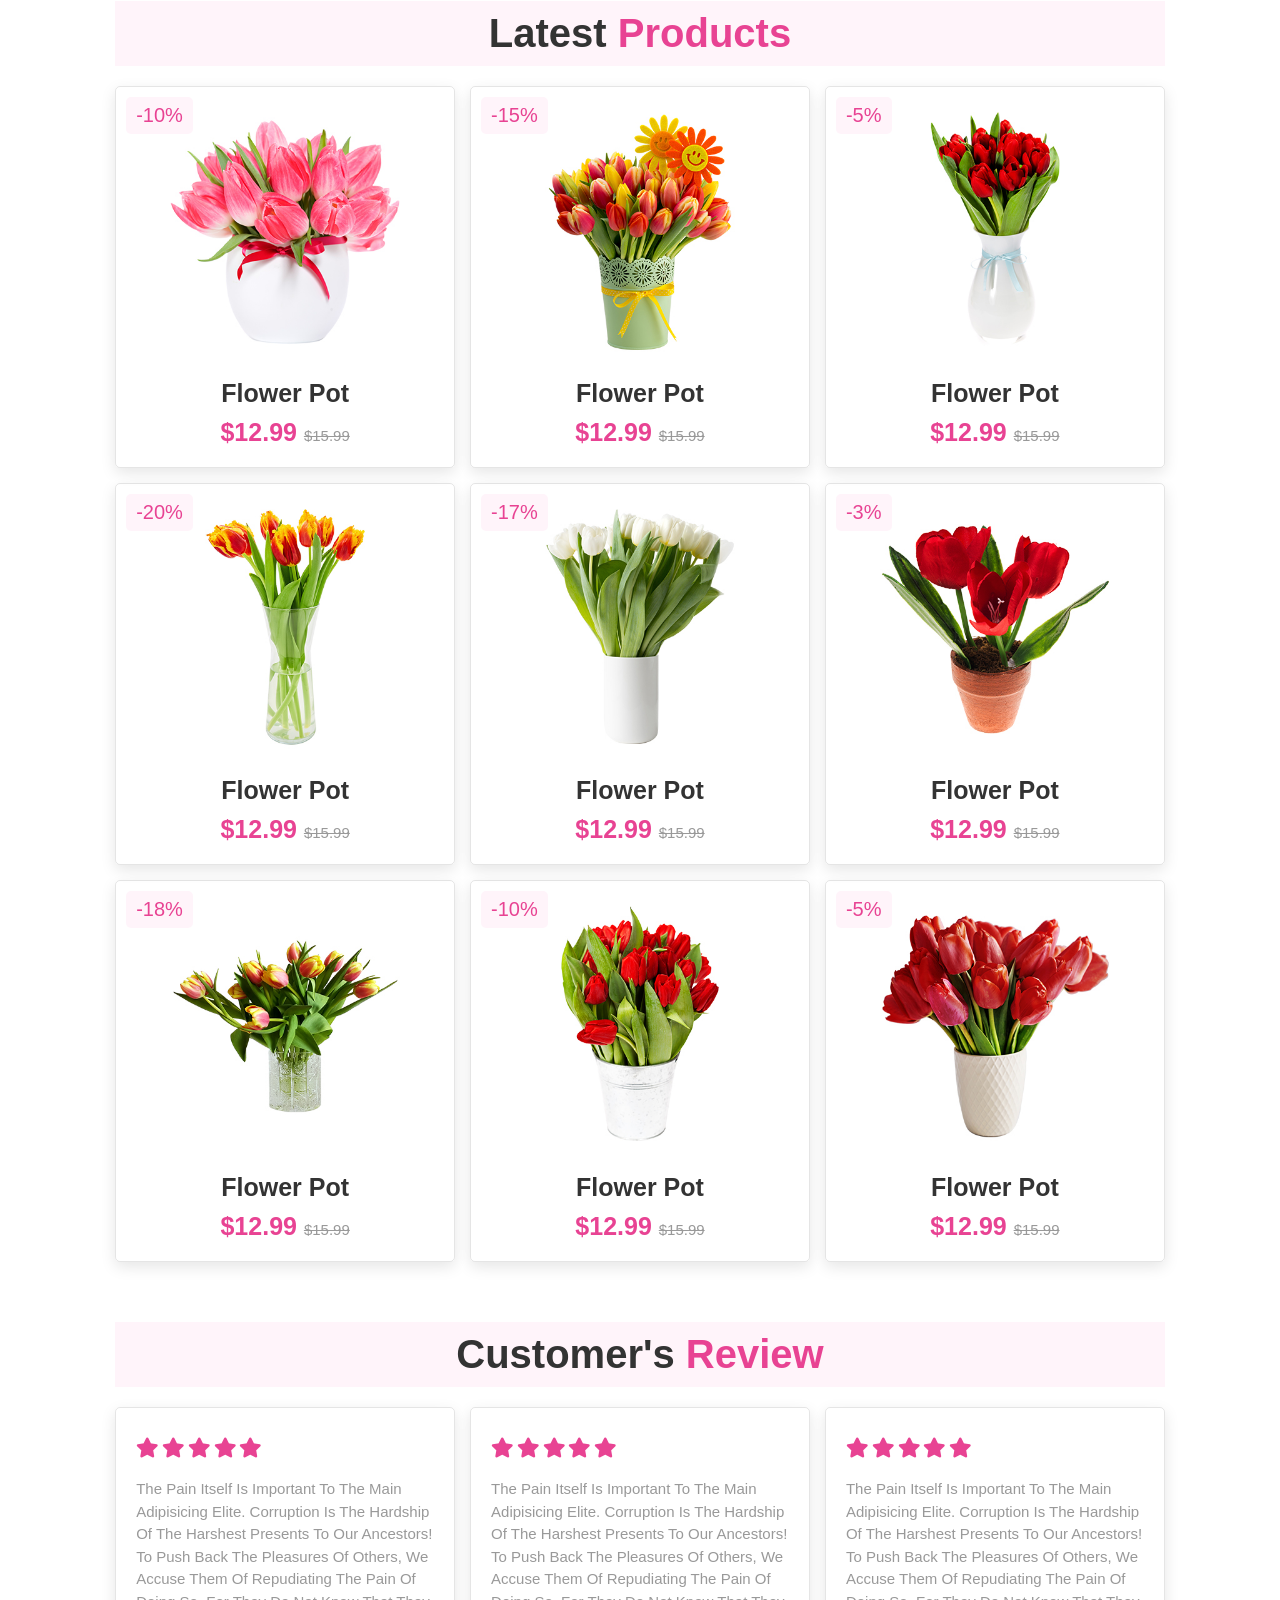
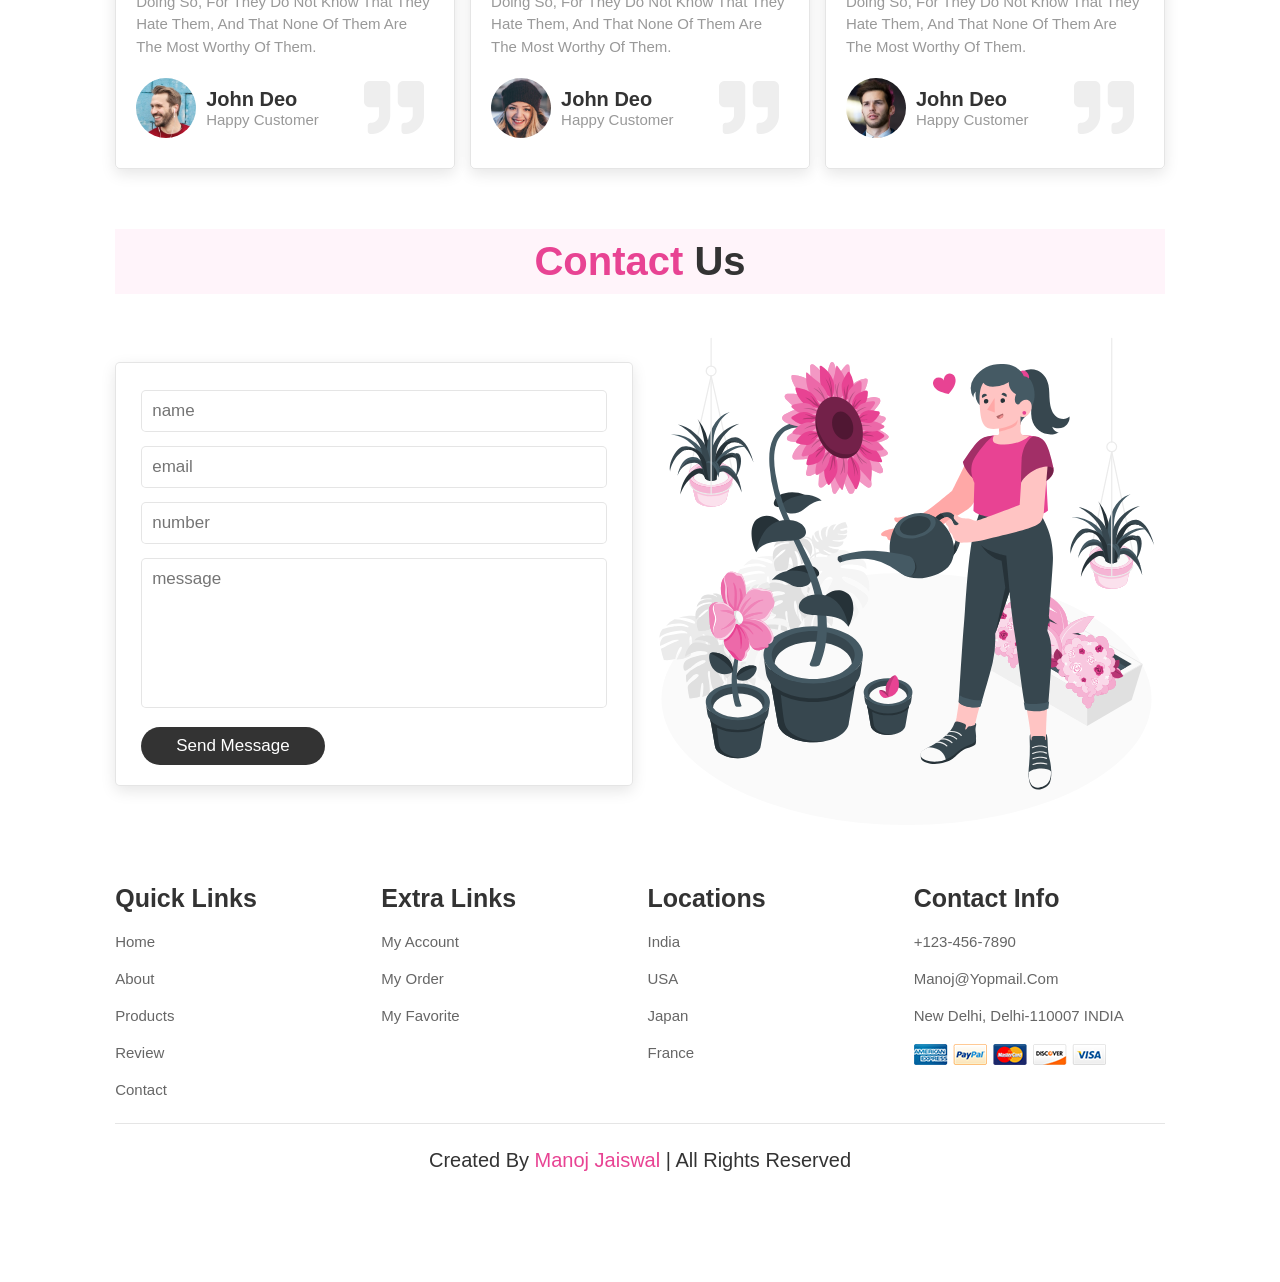
==== commit 040dae7a: "Update index.html" ====
--- a/index.html
+++ b/index.html
@@ -412,7 +412,7 @@
         <div class="box">
             <h3>contact info</h3>
             <a href="#">+123-456-7890</a>
-            <a href="#">sahiba@yopmail.com</a>
+            <a href="#">manoj@yopmail.com</a>
             <a href="#">New Delhi, Delhi-110007 INDIA</a>
             <img src="images/payment.png" alt="">
         </div>
